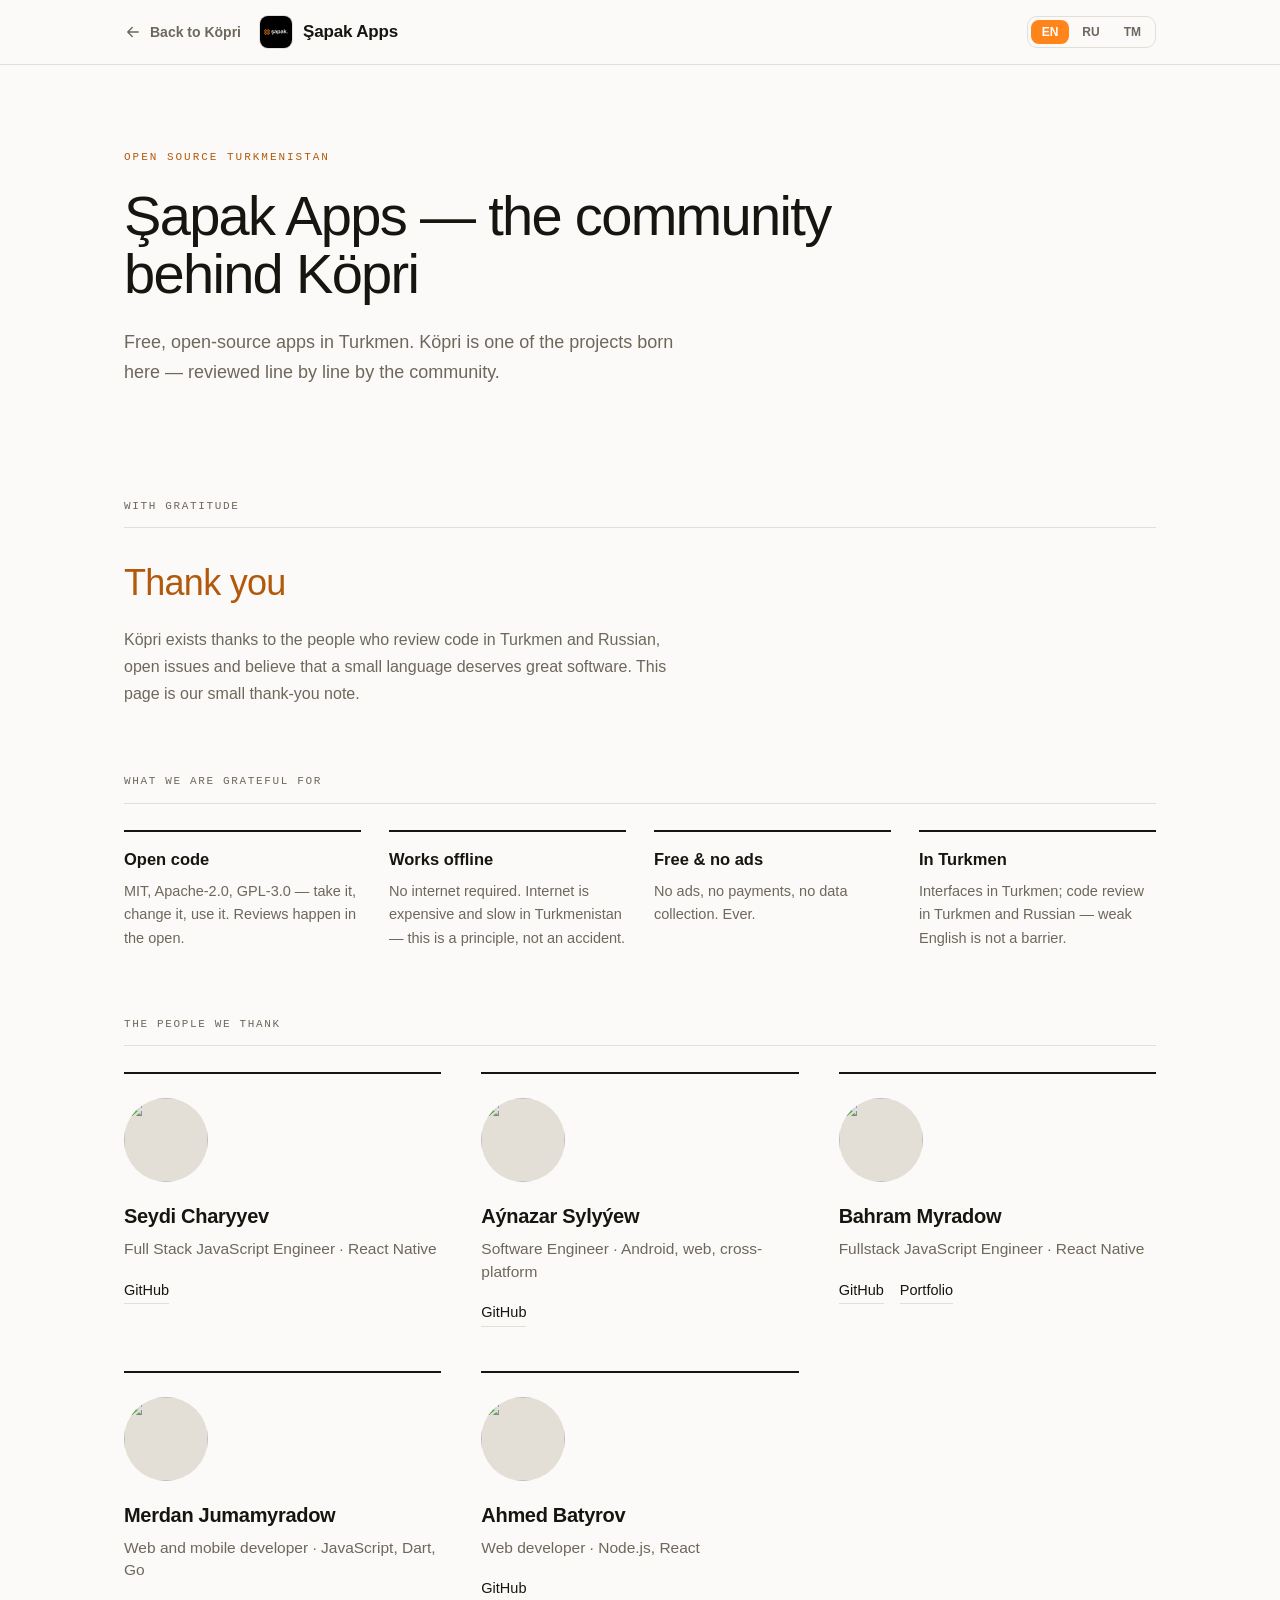
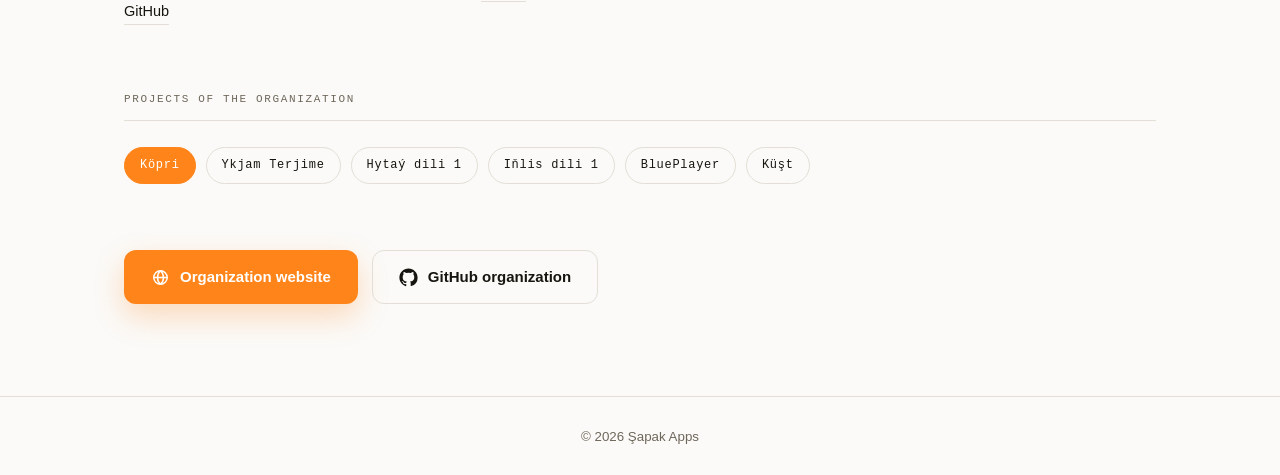
==== organization.html @ ef9bc225 "feat: initial release — Köpri landing + organization screen" ====
<!DOCTYPE html>
<html lang="en" data-theme="light">

<head>
    <meta charset="UTF-8">
    <meta name="viewport" content="width=device-width, initial-scale=1.0">
    <title>Şapak Apps — the community behind Köpri</title>
    <meta name="description"
        content="Şapak Apps — open-source community from Turkmenistan. The organization behind Köpri.">
    <link rel="icon" type="image/png" href="assets/sapak.png">
    <style>
        :root {
            --bg: #FBFAF8;
            --fg: #17150F;
            --muted: #6E675B;
            --rule: #E3DFD6;
            --brand: #FF851B;
            --accent: #B25A0C;
            --accent-soft: #FF851B1F;
            --sans: -apple-system, BlinkMacSystemFont, "Segoe UI", Roboto, Helvetica, Arial, sans-serif;
            --mono: ui-monospace, "Cascadia Mono", "SF Mono", Consolas, monospace;
        }

        html[data-theme="dark"] {
            --bg: #131210;
            --fg: #EDEAE3;
            --muted: #948C7E;
            --rule: #282621;
            --accent: #FF9D4D;
            --accent-soft: #FF851B26;
        }

        * {
            margin: 0;
            padding: 0;
            box-sizing: border-box
        }

        body {
            background: var(--bg);
            color: var(--fg);
            font-family: var(--sans);
            font-size: 16px;
            line-height: 1.6;
            -webkit-font-smoothing: antialiased;
            transition: background .3s, color .3s
        }

        img {
            display: block;
            max-width: 100%
        }

        a {
            text-decoration: none;
            color: inherit
        }

        button {
            font-family: inherit;
            border: none;
            background: none;
            cursor: pointer;
            color: inherit
        }

        svg {
            width: 20px;
            height: 20px;
            fill: none;
            stroke: currentColor;
            stroke-width: 1.8;
            stroke-linecap: round;
            stroke-linejoin: round
        }

        svg.fill {
            fill: currentColor;
            stroke: none
        }

        .wrap {
            max-width: 1080px;
            margin: 0 auto;
            padding: 0 24px
        }

        /* header */
        .org-top {
            position: sticky;
            top: 0;
            z-index: 10;
            background: color-mix(in srgb, var(--bg) 85%, transparent);
            backdrop-filter: blur(12px);
            border-bottom: 1px solid var(--rule)
        }

        .top-in {
            display: flex;
            align-items: center;
            gap: 18px;
            height: 64px
        }

        .back {
            display: flex;
            align-items: center;
            gap: 8px;
            color: var(--muted);
            font-size: 14px;
            font-weight: 600;
            transition: .2s
        }

        .back:hover {
            color: var(--accent)
        }

        .back svg {
            width: 18px;
            height: 18px
        }

        .org-brand {
            display: flex;
            align-items: center;
            gap: 10px
        }

        .org-brand img {
            width: 34px;
            height: 34px;
            border-radius: 9px;
            border: 1px solid var(--rule)
        }

        .org-brand b {
            font-size: 17px;
            font-weight: 600;
            letter-spacing: -.01em
        }

        .lang {
            margin-left: auto;
            display: flex;
            gap: 2px;
            border: 1px solid var(--rule);
            border-radius: 10px;
            padding: 3px
        }

        .lang button {
            padding: 5px 11px;
            border-radius: 8px;
            font-size: 12px;
            font-weight: 700;
            color: var(--muted);
            transition: .2s
        }

        .lang button.on {
            background: var(--brand);
            color: #fff
        }

        /* type */
        .eyebrow {
            font-family: var(--mono);
            font-size: 11px;
            letter-spacing: .18em;
            text-transform: uppercase;
            color: var(--accent);
            margin: 0 0 20px
        }

        .label {
            font-family: var(--mono);
            font-size: 11px;
            text-transform: uppercase;
            letter-spacing: .15em;
            color: var(--muted);
            margin: 0 0 26px;
            padding-bottom: 12px;
            border-bottom: 1px solid var(--rule)
        }

        section {
            margin-bottom: 66px
        }

        /* hero */
        .hero {
            padding: 84px 0 44px
        }

        .hero h1 {
            font-size: clamp(32px, 4.5vw, 56px);
            font-weight: 500;
            letter-spacing: -.03em;
            line-height: 1.05;
            max-width: 24ch
        }

        .hero .lead {
            margin: 24px 0 0;
            color: var(--muted);
            font-size: 18px;
            line-height: 1.65;
            max-width: 58ch
        }

        /* thanks */
        .thanks-big {
            font-size: clamp(24px, 3vw, 36px);
            font-weight: 500;
            color: var(--accent);
            letter-spacing: -.02em;
            margin: 0 0 14px
        }

        .thanks-text {
            color: var(--muted);
            max-width: 64ch;
            line-height: 1.7
        }

        /* principles */
        .grid4 {
            display: grid;
            grid-template-columns: repeat(4, 1fr);
            gap: 28px
        }

        .principle {
            border-top: 2px solid var(--fg);
            padding-top: 14px
        }

        .principle h3 {
            font-size: 16.5px;
            font-weight: 600
        }

        .principle p {
            margin: 8px 0 0;
            color: var(--muted);
            font-size: 14.5px;
            line-height: 1.6
        }

        /* people — rendered like the official site: GitHub avatar, circle 84px */
        .members {
            display: grid;
            grid-template-columns: repeat(3, 1fr);
            gap: 44px 40px
        }

        .member {
            border-top: 2px solid var(--fg);
            padding-top: 24px
        }

        .member .who {
            display: flex;
            flex-direction: column;
            align-items: flex-start;
            gap: 18px
        }

        .member .who img {
            width: 84px;
            height: 84px;
            border-radius: 50%;
            background: var(--rule);
            display: block;
            flex: none;
            object-fit: cover;
        }

        .member h3 {
            font-size: 20px;
            font-weight: 600;
            letter-spacing: -.015em
        }

        .member .role {
            margin: 6px 0 0;
            color: var(--muted);
            font-size: 15.5px;
            line-height: 1.45
        }

        .member .links {
            margin: 18px 0 0;
            display: flex;
            gap: 16px;
            flex-wrap: wrap;
            font-size: 14.5px
        }

        .member .links a {
            border-bottom: 1px solid var(--rule);
            padding-bottom: 1px;
            transition: .2s
        }

        .member .links a:hover {
            border-bottom-color: var(--accent);
            color: var(--accent)
        }

        /* projects */
        .chips {
            display: flex;
            flex-wrap: wrap;
            gap: 10px
        }

        .chips span {
            font-family: var(--mono);
            font-size: 12px;
            letter-spacing: .06em;
            padding: 8px 15px;
            border: 1px solid var(--rule);
            border-radius: 999px
        }

        .chips span:first-child {
            background: var(--brand);
            border-color: var(--brand);
            color: #fff
        }

        /* actions */
        .actions {
            display: flex;
            gap: 14px;
            flex-wrap: wrap;
            padding-bottom: 26px
        }

        .btn {
            display: inline-flex;
            align-items: center;
            gap: 10px;
            padding: 14px 26px;
            border-radius: 12px;
            font-weight: 600;
            font-size: 15px;
            border: 1px solid transparent;
            transition: .2s
        }

        .btn svg {
            width: 19px;
            height: 19px
        }

        .btn.primary {
            background: var(--brand);
            color: #fff;
            box-shadow: 0 12px 30px rgba(255, 133, 27, .28)
        }

        .btn.primary:hover {
            background: var(--accent);
            transform: translateY(-2px)
        }

        .btn.secondary {
            border-color: var(--rule);
            color: var(--fg)
        }

        .btn.secondary:hover {
            border-color: var(--accent);
            color: var(--accent)
        }

        /* footer — only the copyright line */
        .org-foot {
            border-top: 1px solid var(--rule);
            padding: 26px 0;
            margin-top: 30px
        }

        .foot-in {
            text-align: center;
            color: var(--muted)
        }

        @media (max-width:900px) {
            .grid4 {
                grid-template-columns: repeat(2, 1fr)
            }

            .members {
                grid-template-columns: repeat(2, 1fr)
            }
        }

        @media (max-width:600px) {

            .grid4,
            .members {
                grid-template-columns: 1fr
            }

            .hero {
                padding: 56px 0 32px
            }

            .back span {
                display: none
            }

            .top-in {
                gap: 12px
            }
        }
    </style>
</head>

<body>

    <header class="org-top">
        <div class="wrap top-in">
            <a class="back" href="index.html"><svg viewBox="0 0 24 24">
                    <path d="M19 12H5M11 6l-6 6 6 6" />
                </svg><span data-i18n="back">Back to Köpri</span></a>
            <a class="org-brand" href="https://github.com/Shapak-Apps/" target="_blank" rel="noopener">
                <img src="assets/sapak.png" alt="Şapak Apps"><b>Şapak Apps</b>
            </a>
            <div class="lang" id="langSeg">
                <button data-lang="en">EN</button><button data-lang="ru">RU</button><button data-lang="tk">TM</button>
            </div>
        </div>
    </header>

    <main class="wrap">
        <section class="hero">
            <p class="eyebrow" data-i18n="eyebrow">OPEN SOURCE TURKMENISTAN</p>
            <h1 data-i18n="h1">Şapak Apps — the community behind Köpri</h1>
            <p class="lead" data-i18n="lead">Free, open-source apps in Turkmen. Köpri is one of the projects born here —
                reviewed line by line by the community.</p>
        </section>

        <section>
            <p class="label" data-i18n="thanks_label">WITH GRATITUDE</p>
            <p class="thanks-big" data-i18n="thanks_big">Thank you</p>
            <p class="thanks-text" data-i18n="thanks_text">Köpri exists thanks to the people who review code in Turkmen
                and Russian, open issues and believe that a small language deserves great software. This page is our
                small thank-you note.</p>
        </section>

        <section>
            <p class="label" data-i18n="pr_label">WHAT WE ARE GRATEFUL FOR</p>
            <div class="grid4">
                <div class="principle">
                    <h3 data-i18n="pr1t">Open code</h3>
                    <p data-i18n="pr1d">MIT, Apache-2.0, GPL-3.0 — take it, change it, use it. Reviews happen in the
                        open.</p>
                </div>
                <div class="principle">
                    <h3 data-i18n="pr2t">Works offline</h3>
                    <p data-i18n="pr2d">No internet required. Internet is expensive and slow in Turkmenistan — this is a
                        principle, not an accident.</p>
                </div>
                <div class="principle">
                    <h3 data-i18n="pr3t">Free & no ads</h3>
                    <p data-i18n="pr3d">No ads, no payments, no data collection. Ever.</p>
                </div>
                <div class="principle">
                    <h3 data-i18n="pr4t">In Turkmen</h3>
                    <p data-i18n="pr4d">Interfaces in Turkmen; code review in Turkmen and Russian — weak English is not
                        a barrier.</p>
                </div>
            </div>
        </section>

        <section>
            <p class="label" data-i18n="ppl_label">THE PEOPLE WE THANK</p>
            <div class="members">
                <article class="member">
                    <div class="who">
                        <img src="https://github.com/TheSeydiCharyyev.png?size=160" alt="" width="84" height="84"
                            loading="lazy">
                        <div>
                            <h3>Seydi Charyyev</h3>
                            <p class="role" data-i18n="role1">Full Stack JavaScript Engineer · React Native</p>
                        </div>
                    </div>
                    <div class="links"><a href="https://github.com/TheSeydiCharyyev" target="_blank"
                            rel="noopener">GitHub</a></div>
                </article>
                <article class="member">
                    <div class="who">
                        <img src="https://github.com/aynazar-sylyyew-dev.png?size=160" alt="" width="84" height="84"
                            loading="lazy">
                        <div>
                            <h3>Aýnazar Sylyýew</h3>
                            <p class="role" data-i18n="role2">Software Engineer · Android, web, cross-platform</p>
                        </div>
                    </div>
                    <div class="links"><a href="https://github.com/aynazar-sylyyew-dev" target="_blank"
                            rel="noopener">GitHub</a></div>
                </article>
                <article class="member">
                    <div class="who">
                        <img src="https://github.com/Bahram2006.png?size=160" alt="" width="84" height="84"
                            loading="lazy">
                        <div>
                            <h3>Bahram Myradow</h3>
                            <p class="role" data-i18n="role3">Fullstack JavaScript Engineer · React Native</p>
                        </div>
                    </div>
                    <div class="links">
                        <a href="https://github.com/Bahram2006" target="_blank" rel="noopener">GitHub</a>
                        <a href="https://myradow-bahram-portfolio.vercel.app/" target="_blank"
                            rel="noopener">Portfolio</a>
                    </div>
                </article>
                <article class="member">
                    <div class="who">
                        <img src="https://github.com/fihdeveloper.png?size=160" alt="" width="84" height="84"
                            loading="lazy">
                        <div>
                            <h3>Merdan Jumamyradow</h3>
                            <p class="role" data-i18n="role4">Web and mobile developer · JavaScript, Dart, Go</p>
                        </div>
                    </div>
                    <div class="links"><a href="https://github.com/fihdeveloper" target="_blank"
                            rel="noopener">GitHub</a></div>
                </article>
                <article class="member">
                    <div class="who">
                        <img src="https://github.com/ahmedbatyrovv.png?size=160" alt="" width="84" height="84"
                            loading="lazy">
                        <div>
                            <h3>Ahmed Batyrov</h3>
                            <p class="role" data-i18n="role5">Web developer · Node.js, React</p>
                        </div>
                    </div>
                    <div class="links"><a href="https://github.com/ahmedbatyrovv" target="_blank"
                            rel="noopener">GitHub</a></div>
                </article>
            </div>
        </section>

        <section>
            <p class="label" data-i18n="proj_label">PROJECTS OF THE ORGANIZATION</p>
            <div class="chips">
                <span>Köpri</span><span>Ykjam Terjime</span><span>Hytaý dili 1</span><span>Iňlis dili
                    1</span><span>BluePlayer</span><span>Küşt</span>
            </div>
        </section>

        <section class="actions">
            <a class="btn primary" href="https://shapak-apps.github.io/" target="_blank" rel="noopener">
                <svg viewBox="0 0 24 24">
                    <circle cx="12" cy="12" r="8.5" />
                    <path
                        d="M3.5 12h17M12 3.5c2.5 2.3 3.8 5.2 3.8 8.5s-1.3 6.2-3.8 8.5c-2.5-2.3-3.8-5.2-3.8-8.5s1.3-6.2 3.8-8.5z" />
                </svg>
                <span data-i18n="btn_site">Organization website</span>
            </a>
            <a class="btn secondary" href="https://github.com/Shapak-Apps/" target="_blank" rel="noopener">
                <svg class="fill" viewBox="0 0 24 24">
                    <path
                        d="M12 .5C5.65.5.5 5.65.5 12c0 5.08 3.29 9.39 7.86 10.91.58.11.79-.25.79-.56 0-.28-.01-1.02-.02-2-3.2.7-3.88-1.54-3.88-1.54-.52-1.33-1.28-1.68-1.28-1.68-1.04-.71.08-.7.08-.7 1.15.08 1.76 1.18 1.76 1.18 1.03 1.76 2.7 1.25 3.36.96.1-.75.4-1.25.72-1.54-2.55-.29-5.23-1.28-5.23-5.68 0-1.26.45-2.28 1.18-3.09-.12-.29-.51-1.46.11-3.05 0 0 .96-.31 3.15 1.18a10.9 10.9 0 0 1 5.74 0c2.19-1.49 3.15-1.18 3.15-1.18.62 1.59.23 2.76.11 3.05.73.81 1.18 1.83 1.18 3.09 0 4.41-2.69 5.38-5.25 5.66.41.35.77 1.05.77 2.12 0 1.53-.01 2.76-.01 3.14 0 .31.21.67.8.56A10.52 10.52 0 0 0 23.5 12C23.5 5.65 18.35.5 12 .5z" />
                </svg>
                <span data-i18n="btn_gh">GitHub organization</span>
            </a>
        </section>
    </main>

    <footer class="org-foot">
        <div class="wrap foot-in">
            <small>© 2026 Şapak Apps</small>
        </div>
    </footer>

    <script>
        const ORG = {
            en: { back: "Back to Köpri", eyebrow: "OPEN SOURCE TURKMENISTAN", h1: "Şapak Apps — the community behind Köpri", lead: "Free, open-source apps in Turkmen. Köpri is one of the projects born here — reviewed line by line by the community.", thanks_label: "WITH GRATITUDE", thanks_big: "Thank you", thanks_text: "Köpri exists thanks to the people who review code in Turkmen and Russian, open issues and believe that a small language deserves great software. This page is our small thank-you note.", pr_label: "WHAT WE ARE GRATEFUL FOR", pr1t: "Open code", pr1d: "MIT, Apache-2.0, GPL-3.0 — take it, change it, use it. Reviews happen in the open.", pr2t: "Works offline", pr2d: "No internet required. Internet is expensive and slow in Turkmenistan — this is a principle, not an accident.", pr3t: "Free & no ads", pr3d: "No ads, no payments, no data collection. Ever.", pr4t: "In Turkmen", pr4d: "Interfaces in Turkmen; code review in Turkmen and Russian — weak English is not a barrier.", ppl_label: "THE PEOPLE WE THANK", role1: "Full Stack JavaScript Engineer · React Native", role2: "Software Engineer · Android, web, cross-platform", role3: "Fullstack JavaScript Engineer · React Native", role4: "Web and mobile developer · JavaScript, Dart, Go", role5: "Web developer · Node.js, React", proj_label: "PROJECTS OF THE ORGANIZATION", btn_site: "Organization website", btn_gh: "GitHub organization", title: "Şapak Apps — the community behind Köpri" },
            ru: { back: "Назад к Köpri", eyebrow: "OPEN SOURCE TURKMENISTAN", h1: "Şapak Apps — сообщество, стоящее за Köpri", lead: "Бесплатные приложения с открытым кодом на туркменском. Köpri — один из проектов, рождённых здесь: код проверяется сообществом строка за строкой.", thanks_label: "С БЛАГОДАРНОСТЬЮ", thanks_big: "Спасибо", thanks_text: "Köpri существует благодаря людям, которые ревьювят код на туркменском и русском, открывают issues и верят, что маленький язык заслуживает большого софта. Эта страница — наша маленькая благодарность.", pr_label: "ЗА ЧТО МЫ БЛАГОДАРНЫ", pr1t: "Открытый код", pr1d: "MIT, Apache-2.0, GPL-3.0 — бери, меняй, используй. Ревью проходят открыто.", pr2t: "Работает офлайн", pr2d: "Без интернета. Интернет в Туркменистане дорогой и медленный — это принцип, а не случайность.", pr3t: "Бесплатно и без рекламы", pr3d: "Без рекламы, платежей и сбора данных. Никогда.", pr4t: "На туркменском", pr4d: "Интерфейсы на туркменском; код‑ревью на туркменском и русском — слабый английский не преграда.", ppl_label: "ЛЮДИ, КОТОРЫМ МЫ БЛАГОДАРНЫ", role1: "Full Stack JavaScript‑инженер · React Native", role2: "Инженер‑программист · Android, веб, кроссплатформа", role3: "Fullstack JavaScript‑инженер · React Native", role4: "Веб‑ и мобильный разработчик · JavaScript, Dart, Go", role5: "Веб‑разработчик · Node.js, React", proj_label: "ПРОЕКТЫ ОРГАНИЗАЦИИ", btn_site: "Сайт организации", btn_gh: "GitHub организации", title: "Şapak Apps — сообщество за Köpri" },
            tk: { back: "Yza Körpä", eyebrow: "OPEN SOURCE TURKMENISTAN", h1: "Şapak Apps — Köpriň arkasyndaky jemgyýet", lead: "Türkmen dilinde mugt we açyk kodly programmalar. Köpri şol ýerde dörän taslamalaryň biri: kody jemgyýet setirbe‑setir barlaýar.", thanks_label: "SAG BOL AÝTMAK BILEN", thanks_big: "Sag boluň", thanks_text: "Köpri bar, sebäbi kodu türkmen we rus dillerinde barlaýan, mesele açýan we kiçi diliň uly programma mynasypdygyna ynanýan adamlar bar. Bu sahypa — biziň kiçi sagbolsunymyz.", pr_label: "NÄME ÜÇIN SAG BOL AÝTÝARYS", pr1t: "Açyk kod", pr1d: "MIT, Apache-2.0, GPL-3.0 — al, üýtget, ulan. Barlaglar açyk geçýär.", pr2t: "Internetsiz", pr2d: "Internetsiz işleýär. Türkmenistanda internet gymmat we haýal — bu ýörelge, tötänlik däl.", pr3t: "Mugt we mahabatsyz", pr3d: "Mahabat, töleg, maglumat ýygnamak ýok. Asla.", pr4t: "Türkmen dilinde", pr4d: "Interfeýs türkmen dilinde; kod barlagy türkmen we rus dillerinde — iňlis diliň gowşak bolsa päsgel däl.", ppl_label: "SAGBOLSUN AÝDÝÄN ADAMLARYMYZ", role1: "Full Stack JavaScript inženeri · React Native", role2: "Programma inženeri · Android, web, kross‑platforma", role3: "Fullstack JavaScript inženeri · React Native", role4: "Web we mobil programmaçy · JavaScript, Dart, Go", role5: "Web programmaçy · Node.js, React", proj_label: "GURAMANYŇ TASLAMALARY", btn_site: "Guramanyň saýty", btn_gh: "GitHub guramasy", title: "Şapak Apps — Köpriň jemgyýeti" }
        };
        let lang = localStorage.getItem('kopri-lang') ||
            (navigator.language.startsWith('ru') ? 'ru' : navigator.language.startsWith('tk') ? 'tk' : 'en');
        function applyLang(l) {
            lang = l; localStorage.setItem('kopri-lang', l);
            const d = ORG[l] || ORG.en;
            document.documentElement.lang = l; document.title = d.title;
            document.querySelectorAll('[data-i18n]').forEach(el => { if (d[el.dataset.i18n] !== undefined) el.textContent = d[el.dataset.i18n]; });
            document.querySelectorAll('#langSeg button').forEach(b => b.classList.toggle('on', b.dataset.lang === l));
        }
        document.querySelectorAll('#langSeg button').forEach(b => b.addEventListener('click', () => applyLang(b.dataset.lang)));
        /* theme: shared with Köpri site (light/dark/system) */
        const mq = matchMedia('(prefers-color-scheme: dark)');
        const pref = localStorage.getItem('kopri-theme') || 'system';
        function applyTheme() { document.documentElement.dataset.theme = (pref === 'dark' || (pref === 'system' && mq.matches)) ? 'dark' : 'light'; }
        mq.addEventListener('change', applyTheme); applyTheme(); applyLang(lang);
    </script>
</body>

</html>
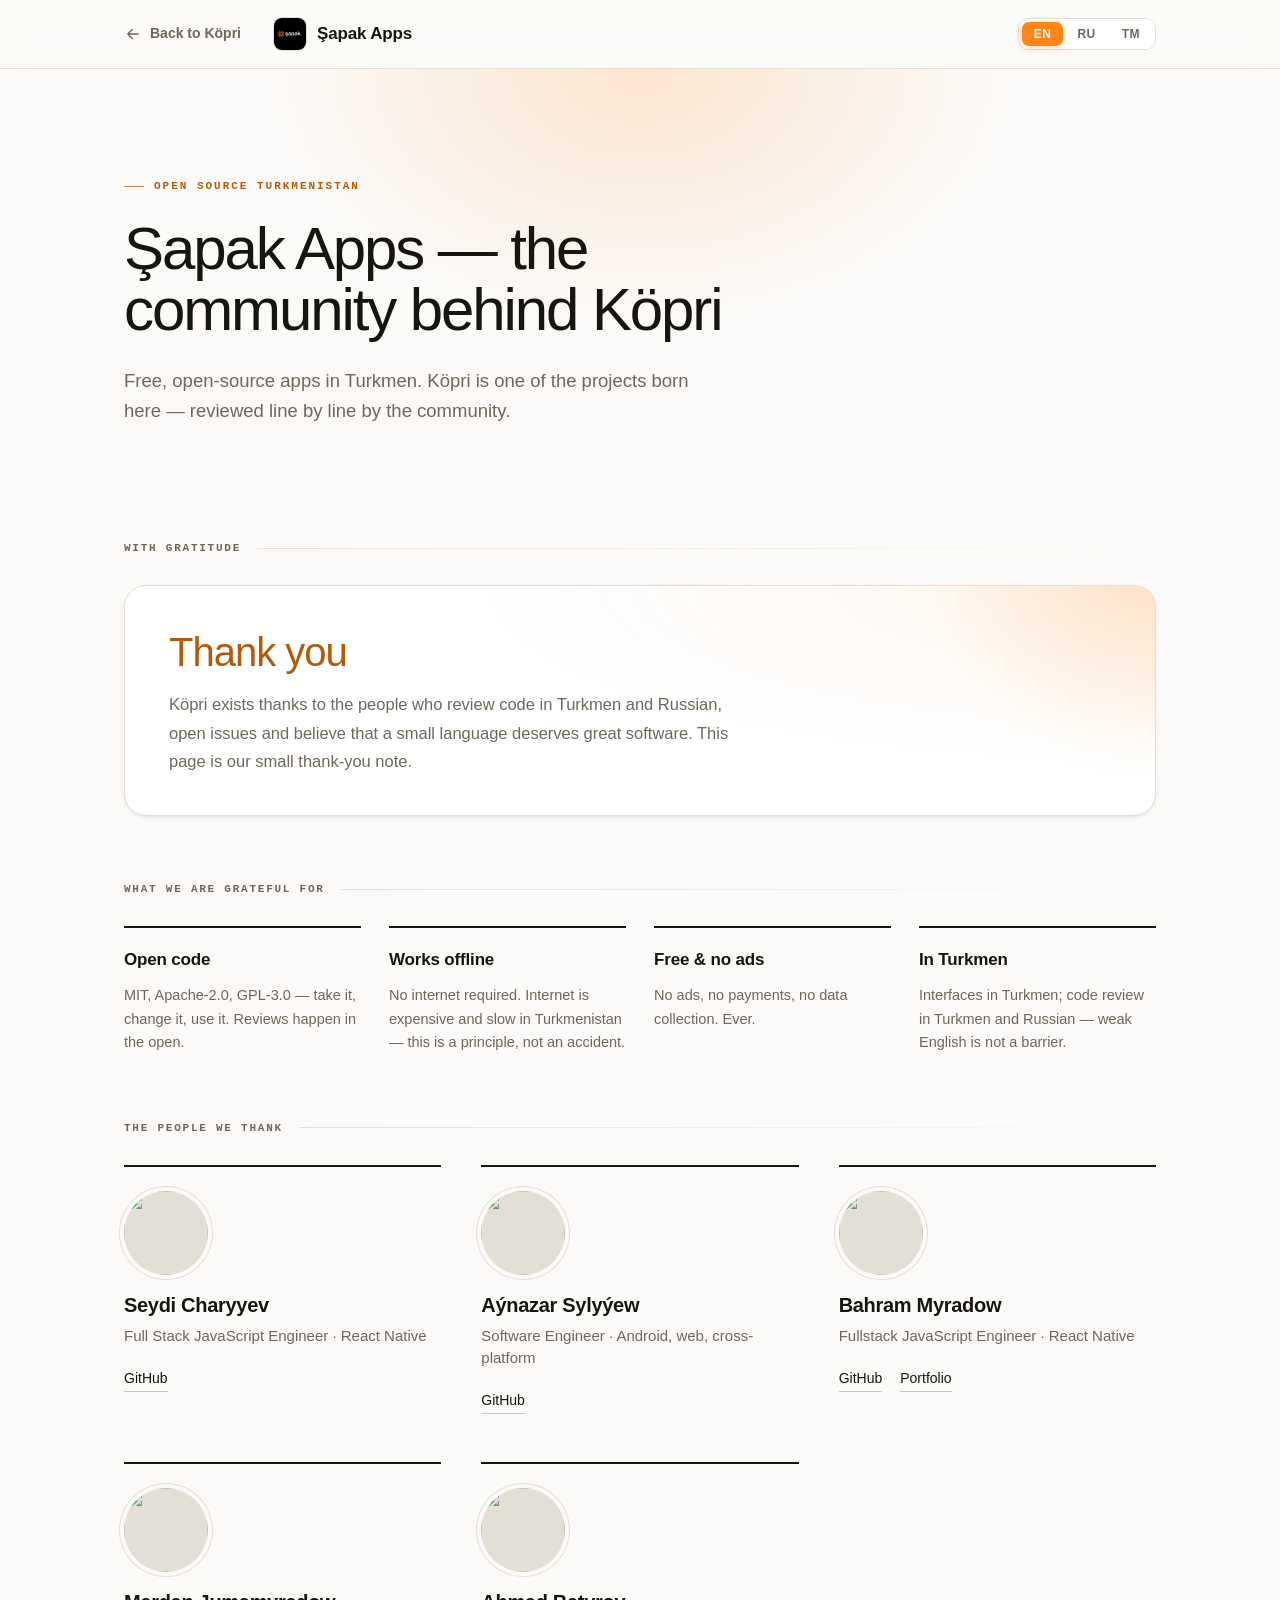
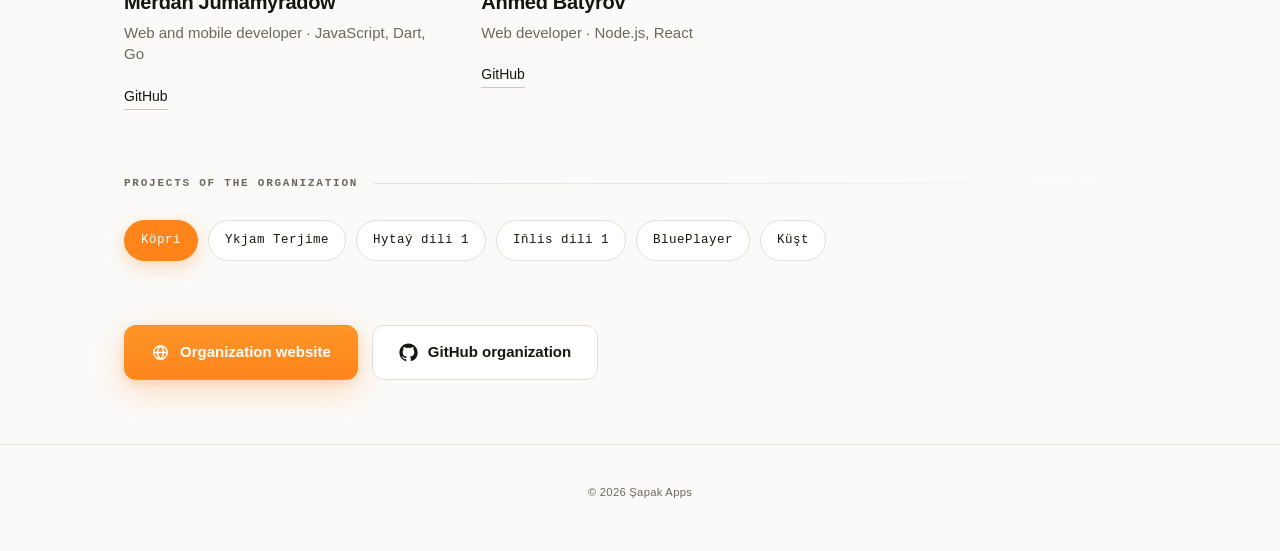
==== commit c09fb777: "redisgn beta org page" ====
--- a/organization.html
+++ b/organization.html
@@ -8,52 +8,96 @@
     <meta name="description"
         content="Şapak Apps — open-source community from Turkmenistan. The organization behind Köpri.">
     <link rel="icon" type="image/png" href="assets/sapak.png">
+    <script>document.documentElement.classList.add('js');</script>
     <style>
         :root {
             --bg: #FBFAF8;
+            --bg-elev: #FFFFFF;
             --fg: #17150F;
             --muted: #6E675B;
             --rule: #E3DFD6;
+            --rule-strong: #CFC8B9;
             --brand: #FF851B;
             --accent: #B25A0C;
-            --accent-soft: #FF851B1F;
+            --accent-soft: #FF851B14;
+            --glow: #FF851B33;
+
+            --radius-sm: 10px;
+            --radius: 14px;
+            --radius-lg: 22px;
+
+            --shadow-sm: 0 1px 2px rgba(23, 21, 15, .05), 0 2px 6px rgba(23, 21, 15, .04);
+            --shadow-md: 0 4px 14px rgba(23, 21, 15, .06), 0 16px 40px rgba(23, 21, 15, .07);
+            --shadow-brand: 0 10px 30px rgba(255, 133, 27, .28), 0 2px 8px rgba(255, 133, 27, .16);
+
+            --ease: cubic-bezier(.2, .7, .2, 1);
+            --ease-out: cubic-bezier(.16, 1, .3, 1);
+
             --sans: -apple-system, BlinkMacSystemFont, "Segoe UI", Roboto, Helvetica, Arial, sans-serif;
             --mono: ui-monospace, "Cascadia Mono", "SF Mono", Consolas, monospace;
         }
 
         html[data-theme="dark"] {
-            --bg: #131210;
+            --bg: #12110F;
+            --bg-elev: #1A1815;
             --fg: #EDEAE3;
-            --muted: #948C7E;
-            --rule: #282621;
+            --muted: #9A9284;
+            --rule: #2A2723;
+            --rule-strong: #3A3630;
+            --brand: #FF851B;
             --accent: #FF9D4D;
-            --accent-soft: #FF851B26;
-        }
-
-        * {
+            --accent-soft: #FF851B1A;
+            --glow: #FF851B40;
+
+            --shadow-sm: 0 1px 2px rgba(0, 0, 0, .3), 0 2px 6px rgba(0, 0, 0, .25);
+            --shadow-md: 0 4px 14px rgba(0, 0, 0, .35), 0 16px 40px rgba(0, 0, 0, .35);
+            --shadow-brand: 0 10px 30px rgba(255, 133, 27, .22), 0 2px 8px rgba(255, 133, 27, .14);
+        }
+
+        *,
+        *::before,
+        *::after {
             margin: 0;
             padding: 0;
-            box-sizing: border-box
+            box-sizing: border-box;
+        }
+
+        html {
+            -webkit-text-size-adjust: 100%;
+            scroll-behavior: smooth;
         }
 
         body {
-            background: var(--bg);
+            background-color: var(--bg);
             color: var(--fg);
             font-family: var(--sans);
             font-size: 16px;
-            line-height: 1.6;
+            line-height: 1.65;
             -webkit-font-smoothing: antialiased;
-            transition: background .3s, color .3s
+            -moz-osx-font-smoothing: grayscale;
+            text-rendering: optimizeLegibility;
+            transition: background-color .4s var(--ease), color .4s var(--ease);
+        }
+
+        ::selection {
+            background: var(--glow);
+            color: var(--fg);
+        }
+
+        :focus-visible {
+            outline: 2px solid var(--accent);
+            outline-offset: 3px;
+            border-radius: 6px;
         }
 
         img {
             display: block;
-            max-width: 100%
+            max-width: 100%;
         }
 
         a {
             text-decoration: none;
-            color: inherit
+            color: inherit;
         }
 
         button {
@@ -61,7 +105,7 @@
             border: none;
             background: none;
             cursor: pointer;
-            color: inherit
+            color: inherit;
         }
 
         svg {
@@ -71,73 +115,99 @@
             stroke: currentColor;
             stroke-width: 1.8;
             stroke-linecap: round;
-            stroke-linejoin: round
+            stroke-linejoin: round;
+            flex: none;
         }
 
         svg.fill {
             fill: currentColor;
-            stroke: none
+            stroke: none;
         }
 
         .wrap {
             max-width: 1080px;
             margin: 0 auto;
-            padding: 0 24px
-        }
-
-        /* header */
+            padding: 0 24px;
+        }
+
+        /* ── Header ─────────────────────────────────────── */
         .org-top {
             position: sticky;
             top: 0;
-            z-index: 10;
-            background: color-mix(in srgb, var(--bg) 85%, transparent);
-            backdrop-filter: blur(12px);
-            border-bottom: 1px solid var(--rule)
+            z-index: 20;
+            background: color-mix(in srgb, var(--bg) 82%, transparent);
+            -webkit-backdrop-filter: blur(14px) saturate(140%);
+            backdrop-filter: blur(14px) saturate(140%);
+            border-bottom: 1px solid var(--rule);
+            transition: background-color .4s var(--ease), border-color .4s var(--ease),
+                box-shadow .3s var(--ease);
+        }
+
+        .org-top.scrolled {
+            background: color-mix(in srgb, var(--bg) 92%, transparent);
+            box-shadow: 0 1px 0 var(--rule), 0 12px 30px -18px rgba(23, 21, 15, .25);
         }
 
         .top-in {
             display: flex;
             align-items: center;
             gap: 18px;
-            height: 64px
+            height: 68px;
         }
 
         .back {
-            display: flex;
+            display: inline-flex;
             align-items: center;
             gap: 8px;
             color: var(--muted);
             font-size: 14px;
             font-weight: 600;
-            transition: .2s
+            padding: 8px 10px 8px 6px;
+            margin-left: -6px;
+            border-radius: 8px;
+            transition: color .2s var(--ease), background-color .2s var(--ease);
         }
 
         .back:hover {
-            color: var(--accent)
+            color: var(--accent);
+            background: var(--accent-soft);
         }
 
         .back svg {
             width: 18px;
-            height: 18px
+            height: 18px;
         }
 
         .org-brand {
-            display: flex;
+            display: inline-flex;
             align-items: center;
-            gap: 10px
+            gap: 10px;
+            padding: 4px 10px 4px 4px;
+            border-radius: 10px;
+            transition: background-color .2s var(--ease);
+        }
+
+        .org-brand:hover {
+            background: var(--accent-soft);
         }
 
         .org-brand img {
             width: 34px;
             height: 34px;
             border-radius: 9px;
-            border: 1px solid var(--rule)
+            border: 1px solid var(--rule);
+            transition: transform .35s var(--ease-out), box-shadow .35s var(--ease);
+        }
+
+        .org-brand:hover img {
+            transform: scale(1.06) rotate(-3deg);
+            box-shadow: 0 6px 16px rgba(255, 133, 27, .25);
         }
 
         .org-brand b {
             font-size: 17px;
             font-weight: 600;
-            letter-spacing: -.01em
+            letter-spacing: -.01em;
         }
 
         .lang {
@@ -146,125 +216,224 @@
             gap: 2px;
             border: 1px solid var(--rule);
             border-radius: 10px;
-            padding: 3px
+            padding: 3px;
+            background-color: var(--bg-elev);
+            transition: border-color .3s var(--ease), background-color .3s var(--ease);
         }
 
         .lang button {
-            padding: 5px 11px;
-            border-radius: 8px;
+            padding: 5px 12px;
+            border-radius: 7px;
             font-size: 12px;
             font-weight: 700;
+            letter-spacing: .04em;
             color: var(--muted);
-            transition: .2s
+            transition: color .2s var(--ease), background-color .2s var(--ease);
+        }
+
+        .lang button:hover {
+            color: var(--fg);
+            background: var(--accent-soft);
         }
 
         .lang button.on {
             background: var(--brand);
-            color: #fff
-        }
-
-        /* type */
+            color: #fff;
+            box-shadow: 0 2px 10px rgba(255, 133, 27, .3);
+        }
+
+        /* ── Type ───────────────────────────────────────── */
         .eyebrow {
+            display: inline-flex;
+            align-items: center;
+            gap: 10px;
             font-family: var(--mono);
             font-size: 11px;
+            font-weight: 600;
             letter-spacing: .18em;
             text-transform: uppercase;
             color: var(--accent);
-            margin: 0 0 20px
+            margin: 0 0 22px;
+        }
+
+        .eyebrow::before {
+            content: "";
+            width: 20px;
+            height: 1px;
+            background: currentColor;
+            opacity: .7;
         }
 
         .label {
+            display: flex;
+            align-items: center;
+            gap: 16px;
             font-family: var(--mono);
             font-size: 11px;
+            font-weight: 600;
             text-transform: uppercase;
-            letter-spacing: .15em;
+            letter-spacing: .16em;
             color: var(--muted);
-            margin: 0 0 26px;
-            padding-bottom: 12px;
-            border-bottom: 1px solid var(--rule)
+            margin: 0 0 28px;
+        }
+
+        .label::after {
+            content: "";
+            flex: 1;
+            height: 1px;
+            background: linear-gradient(90deg, var(--rule), transparent);
         }
 
         section {
-            margin-bottom: 66px
-        }
-
-        /* hero */
+            margin-bottom: 64px;
+        }
+
+        /* ── Hero ───────────────────────────────────────── */
         .hero {
-            padding: 84px 0 44px
+            position: relative;
+            overflow: hidden;
+            padding: 100px 0 48px;
+            isolation: isolate;
+        }
+
+        .hero::before {
+            content: "";
+            position: absolute;
+            inset: 0 -24px auto -24px;
+            height: 520px;
+            background: radial-gradient(50% 70% at 50% 0%, var(--glow), transparent 70%);
+            pointer-events: none;
+            z-index: -1;
+            opacity: .9;
         }
 
         .hero h1 {
-            font-size: clamp(32px, 4.5vw, 56px);
+            font-size: clamp(34px, 5.2vw, 60px);
             font-weight: 500;
-            letter-spacing: -.03em;
-            line-height: 1.05;
-            max-width: 24ch
+            letter-spacing: -.035em;
+            line-height: 1.02;
+            max-width: 22ch;
+            text-wrap: balance;
         }
 
         .hero .lead {
-            margin: 24px 0 0;
+            margin: 26px 0 0;
             color: var(--muted);
-            font-size: 18px;
+            font-size: 18.5px;
             line-height: 1.65;
-            max-width: 58ch
-        }
-
-        /* thanks */
+            max-width: 58ch;
+            text-wrap: pretty;
+        }
+
+        /* ── Thanks card ────────────────────────────────── */
+        .thanks-card {
+            position: relative;
+            padding: 44px 44px 40px;
+            border-radius: var(--radius-lg);
+            border: 1px solid var(--rule);
+            background-color: var(--bg-elev);
+            background-image:
+                radial-gradient(340px 340px at 100% -20%, var(--glow), transparent 70%),
+                radial-gradient(120% 140% at 100% 0%, var(--accent-soft), transparent 55%);
+            overflow: hidden;
+            box-shadow: var(--shadow-sm);
+            transition: background-color .4s var(--ease), border-color .4s var(--ease),
+                box-shadow .3s var(--ease);
+        }
+
         .thanks-big {
-            font-size: clamp(24px, 3vw, 36px);
+            font-size: clamp(28px, 3.4vw, 40px);
             font-weight: 500;
             color: var(--accent);
-            letter-spacing: -.02em;
-            margin: 0 0 14px
+            letter-spacing: -.025em;
+            line-height: 1.1;
+            margin: 0 0 16px;
         }
 
         .thanks-text {
             color: var(--muted);
             max-width: 64ch;
-            line-height: 1.7
-        }
-
-        /* principles */
+            line-height: 1.72;
+            font-size: 16.5px;
+            text-wrap: pretty;
+        }
+
+        /* ── Principles ─────────────────────────────────── */
         .grid4 {
             display: grid;
             grid-template-columns: repeat(4, 1fr);
-            gap: 28px
+            gap: 28px;
         }
 
         .principle {
+            position: relative;
             border-top: 2px solid var(--fg);
-            padding-top: 14px
+            padding: 18px 0 0;
+            transition: border-color .3s var(--ease);
+        }
+
+        .principle::before {
+            content: "";
+            position: absolute;
+            top: -2px;
+            left: 0;
+            width: 0;
+            height: 2px;
+            background: var(--brand);
+            transition: width .55s var(--ease-out);
+        }
+
+        .principle:hover::before {
+            width: 100%;
         }
 
         .principle h3 {
-            font-size: 16.5px;
-            font-weight: 600
+            font-size: 17px;
+            font-weight: 600;
+            letter-spacing: -.01em;
         }
 
         .principle p {
-            margin: 8px 0 0;
+            margin: 10px 0 0;
             color: var(--muted);
             font-size: 14.5px;
-            line-height: 1.6
-        }
-
-        /* people — rendered like the official site: GitHub avatar, circle 84px */
+            line-height: 1.62;
+        }
+
+        /* ── Members ────────────────────────────────────── */
         .members {
             display: grid;
             grid-template-columns: repeat(3, 1fr);
-            gap: 44px 40px
+            gap: 48px 40px;
         }
 
         .member {
+            position: relative;
             border-top: 2px solid var(--fg);
-            padding-top: 24px
+            padding: 24px 0 0;
+            transition: border-color .3s var(--ease);
+        }
+
+        .member::before {
+            content: "";
+            position: absolute;
+            top: -2px;
+            left: 0;
+            width: 0;
+            height: 2px;
+            background: var(--brand);
+            transition: width .55s var(--ease-out);
+        }
+
+        .member:hover::before {
+            width: 100%;
         }
 
         .member .who {
             display: flex;
             flex-direction: column;
             align-items: flex-start;
-            gap: 18px
+            gap: 18px;
         }
 
         .member .who img {
@@ -272,71 +441,82 @@
             height: 84px;
             border-radius: 50%;
             background: var(--rule);
-            display: block;
-            flex: none;
             object-fit: cover;
+            box-shadow: 0 0 0 4px var(--bg), 0 0 0 5px var(--rule);
+            transition: box-shadow .3s var(--ease), transform .45s var(--ease-out);
+        }
+
+        .member:hover .who img {
+            box-shadow: 0 0 0 4px var(--bg), 0 0 0 5px var(--brand), 0 10px 26px rgba(255, 133, 27, .22);
+            transform: translateY(-3px);
         }
 
         .member h3 {
             font-size: 20px;
             font-weight: 600;
-            letter-spacing: -.015em
+            letter-spacing: -.015em;
+            line-height: 1.25;
         }
 
         .member .role {
-            margin: 6px 0 0;
+            margin: 7px 0 0;
             color: var(--muted);
-            font-size: 15.5px;
-            line-height: 1.45
+            font-size: 15px;
+            line-height: 1.45;
         }
 
         .member .links {
-            margin: 18px 0 0;
+            margin: 20px 0 0;
             display: flex;
-            gap: 16px;
+            gap: 18px;
             flex-wrap: wrap;
-            font-size: 14.5px
+            font-size: 14px;
         }
 
         .member .links a {
-            border-bottom: 1px solid var(--rule);
+            color: var(--fg);
+            font-weight: 500;
+            border-bottom: 1px solid var(--rule-strong);
             padding-bottom: 1px;
-            transition: .2s
+            transition: color .2s var(--ease), border-color .2s var(--ease);
         }
 
         .member .links a:hover {
+            color: var(--accent);
             border-bottom-color: var(--accent);
-            color: var(--accent)
-        }
-
-        /* projects */
+        }
+
+        /* ── Projects ───────────────────────────────────── */
         .chips {
             display: flex;
             flex-wrap: wrap;
-            gap: 10px
+            gap: 10px;
         }
 
         .chips span {
             font-family: var(--mono);
-            font-size: 12px;
-            letter-spacing: .06em;
-            padding: 8px 15px;
+            font-size: 12.5px;
+            letter-spacing: .04em;
+            padding: 9px 16px;
             border: 1px solid var(--rule);
-            border-radius: 999px
+            border-radius: 999px;
+            background-color: var(--bg-elev);
+            color: var(--fg);
+            transition: border-color .3s var(--ease), background-color .3s var(--ease);
         }
 
         .chips span:first-child {
-            background: var(--brand);
+            background-color: var(--brand);
             border-color: var(--brand);
-            color: #fff
-        }
-
-        /* actions */
+            color: #fff;
+            box-shadow: 0 6px 18px rgba(255, 133, 27, .28);
+        }
+
+        /* ── Actions ────────────────────────────────────── */
         .actions {
             display: flex;
             gap: 14px;
             flex-wrap: wrap;
-            padding-bottom: 26px
         }
 
         .btn {
@@ -348,74 +528,177 @@
             font-weight: 600;
             font-size: 15px;
             border: 1px solid transparent;
-            transition: .2s
+            transition: transform .3s var(--ease-out), background-color .2s var(--ease),
+                color .2s var(--ease), border-color .2s var(--ease), box-shadow .3s var(--ease);
         }
 
         .btn svg {
             width: 19px;
-            height: 19px
+            height: 19px;
+            transition: transform .4s var(--ease-out);
         }
 
         .btn.primary {
-            background: var(--brand);
+            background-image: linear-gradient(180deg, #FF9528, var(--brand));
             color: #fff;
-            box-shadow: 0 12px 30px rgba(255, 133, 27, .28)
+            box-shadow: var(--shadow-brand);
         }
 
         .btn.primary:hover {
-            background: var(--accent);
-            transform: translateY(-2px)
+            transform: translateY(-2px);
+            box-shadow: 0 16px 38px rgba(255, 133, 27, .36), 0 2px 8px rgba(255, 133, 27, .2);
+        }
+
+        .btn.primary:hover svg {
+            transform: rotate(14deg);
         }
 
         .btn.secondary {
             border-color: var(--rule);
-            color: var(--fg)
+            color: var(--fg);
+            background-color: var(--bg-elev);
         }
 
         .btn.secondary:hover {
             border-color: var(--accent);
-            color: var(--accent)
-        }
-
-        /* footer — only the copyright line */
+            color: var(--accent);
+            transform: translateY(-2px);
+            box-shadow: var(--shadow-sm);
+        }
+
+        /* ── Footer ─────────────────────────────────────── */
         .org-foot {
             border-top: 1px solid var(--rule);
-            padding: 26px 0;
-            margin-top: 30px
+            padding: 36px 0 48px;
+            transition: border-color .4s var(--ease);
         }
 
         .foot-in {
             text-align: center;
-            color: var(--muted)
-        }
-
-        @media (max-width:900px) {
+            color: var(--muted);
+            font-size: 13.5px;
+            letter-spacing: .02em;
+        }
+
+        /* ── Motion ─────────────────────────────────────── */
+        .js .reveal {
+            opacity: 0;
+            transform: translateY(18px);
+            transition: opacity .8s var(--ease-out), transform .8s var(--ease-out);
+        }
+
+        .js .reveal.in {
+            opacity: 1;
+            transform: none;
+        }
+
+        @keyframes rise {
+            from {
+                opacity: 0;
+                transform: translateY(18px);
+            }
+
+            to {
+                opacity: 1;
+                transform: none;
+            }
+        }
+
+        .js .hero .eyebrow {
+            animation: rise .8s var(--ease-out) both;
+        }
+
+        .js .hero h1 {
+            animation: rise .9s var(--ease-out) .08s both;
+        }
+
+        .js .hero .lead {
+            animation: rise 1s var(--ease-out) .16s both;
+        }
+
+        @media (prefers-reduced-motion: reduce) {
+            html {
+                scroll-behavior: auto;
+            }
+
+            .js .reveal {
+                opacity: 1 !important;
+                transform: none !important;
+                transition: none !important;
+            }
+
+            .js .hero .eyebrow,
+            .js .hero h1,
+            .js .hero .lead {
+                animation: none !important;
+            }
+
+            *,
+            *::before,
+            *::after {
+                transition-duration: .01ms !important;
+            }
+        }
+
+        /* ── Responsive ─────────────────────────────────── */
+        @media (max-width: 900px) {
             .grid4 {
-                grid-template-columns: repeat(2, 1fr)
+                grid-template-columns: repeat(2, 1fr);
+                gap: 24px;
             }
 
             .members {
-                grid-template-columns: repeat(2, 1fr)
-            }
-        }
-
-        @media (max-width:600px) {
+                grid-template-columns: repeat(2, 1fr);
+                gap: 44px 32px;
+            }
+        }
+
+        @media (max-width: 600px) {
 
             .grid4,
             .members {
-                grid-template-columns: 1fr
+                grid-template-columns: 1fr;
             }
 
             .hero {
-                padding: 56px 0 32px
+                padding: 64px 0 40px;
+            }
+
+            .hero h1 {
+                font-size: clamp(30px, 8.5vw, 42px);
+            }
+
+            .hero .lead {
+                font-size: 16.5px;
+                margin-top: 20px;
             }
 
             .back span {
-                display: none
+                display: none;
             }
 
             .top-in {
-                gap: 12px
+                gap: 10px;
+                height: 62px;
+            }
+
+            section {
+                margin-bottom: 56px;
+            }
+
+            .thanks-card {
+                padding: 32px 26px;
+            }
+
+            .btn {
+                flex: 1 1 auto;
+                justify-content: center;
+                padding: 13px 20px;
+                font-size: 14.5px;
+            }
+
+            .label {
+                margin-bottom: 22px;
             }
         }
     </style>
@@ -425,19 +708,26 @@
 
     <header class="org-top">
         <div class="wrap top-in">
-            <a class="back" href="index.html"><svg viewBox="0 0 24 24">
+            <a class="back" href="index.html">
+                <svg viewBox="0 0 24 24" aria-hidden="true" focusable="false">
                     <path d="M19 12H5M11 6l-6 6 6 6" />
-                </svg><span data-i18n="back">Back to Köpri</span></a>
+                </svg>
+                <span data-i18n="back">Back to Köpri</span>
+            </a>
             <a class="org-brand" href="https://github.com/Shapak-Apps/" target="_blank" rel="noopener">
-                <img src="assets/sapak.png" alt="Şapak Apps"><b>Şapak Apps</b>
+                <img src="assets/sapak.png" alt="Şapak Apps">
+                <b>Şapak Apps</b>
             </a>
-            <div class="lang" id="langSeg">
-                <button data-lang="en">EN</button><button data-lang="ru">RU</button><button data-lang="tk">TM</button>
+            <div class="lang" id="langSeg" role="group" aria-label="Language">
+                <button type="button" data-lang="en">EN</button>
+                <button type="button" data-lang="ru">RU</button>
+                <button type="button" data-lang="tk">TM</button>
             </div>
         </div>
     </header>
 
     <main class="wrap">
+
         <section class="hero">
             <p class="eyebrow" data-i18n="eyebrow">OPEN SOURCE TURKMENISTAN</p>
             <h1 data-i18n="h1">Şapak Apps — the community behind Köpri</h1>
@@ -445,15 +735,17 @@
                 reviewed line by line by the community.</p>
         </section>
 
-        <section>
+        <section class="reveal">
             <p class="label" data-i18n="thanks_label">WITH GRATITUDE</p>
-            <p class="thanks-big" data-i18n="thanks_big">Thank you</p>
-            <p class="thanks-text" data-i18n="thanks_text">Köpri exists thanks to the people who review code in Turkmen
-                and Russian, open issues and believe that a small language deserves great software. This page is our
-                small thank-you note.</p>
+            <div class="thanks-card">
+                <p class="thanks-big" data-i18n="thanks_big">Thank you</p>
+                <p class="thanks-text" data-i18n="thanks_text">Köpri exists thanks to the people who review code in
+                    Turkmen and Russian, open issues and believe that a small language deserves great software. This
+                    page is our small thank-you note.</p>
+            </div>
         </section>
 
-        <section>
+        <section class="reveal">
             <p class="label" data-i18n="pr_label">WHAT WE ARE GRATEFUL FOR</p>
             <div class="grid4">
                 <div class="principle">
@@ -478,7 +770,7 @@
             </div>
         </section>
 
-        <section>
+        <section class="reveal">
             <p class="label" data-i18n="ppl_label">THE PEOPLE WE THANK</p>
             <div class="members">
                 <article class="member">
@@ -547,7 +839,7 @@
             </div>
         </section>
 
-        <section>
+        <section class="reveal">
             <p class="label" data-i18n="proj_label">PROJECTS OF THE ORGANIZATION</p>
             <div class="chips">
                 <span>Köpri</span><span>Ykjam Terjime</span><span>Hytaý dili 1</span><span>Iňlis dili
@@ -555,9 +847,9 @@
             </div>
         </section>
 
-        <section class="actions">
+        <section class="actions reveal">
             <a class="btn primary" href="https://shapak-apps.github.io/" target="_blank" rel="noopener">
-                <svg viewBox="0 0 24 24">
+                <svg viewBox="0 0 24 24" aria-hidden="true" focusable="false">
                     <circle cx="12" cy="12" r="8.5" />
                     <path
                         d="M3.5 12h17M12 3.5c2.5 2.3 3.8 5.2 3.8 8.5s-1.3 6.2-3.8 8.5c-2.5-2.3-3.8-5.2-3.8-8.5s1.3-6.2 3.8-8.5z" />
@@ -565,13 +857,14 @@
                 <span data-i18n="btn_site">Organization website</span>
             </a>
             <a class="btn secondary" href="https://github.com/Shapak-Apps/" target="_blank" rel="noopener">
-                <svg class="fill" viewBox="0 0 24 24">
+                <svg class="fill" viewBox="0 0 24 24" aria-hidden="true" focusable="false">
                     <path
                         d="M12 .5C5.65.5.5 5.65.5 12c0 5.08 3.29 9.39 7.86 10.91.58.11.79-.25.79-.56 0-.28-.01-1.02-.02-2-3.2.7-3.88-1.54-3.88-1.54-.52-1.33-1.28-1.68-1.28-1.68-1.04-.71.08-.7.08-.7 1.15.08 1.76 1.18 1.76 1.18 1.03 1.76 2.7 1.25 3.36.96.1-.75.4-1.25.72-1.54-2.55-.29-5.23-1.28-5.23-5.68 0-1.26.45-2.28 1.18-3.09-.12-.29-.51-1.46.11-3.05 0 0 .96-.31 3.15 1.18a10.9 10.9 0 0 1 5.74 0c2.19-1.49 3.15-1.18 3.15-1.18.62 1.59.23 2.76.11 3.05.73.81 1.18 1.83 1.18 3.09 0 4.41-2.69 5.38-5.25 5.66.41.35.77 1.05.77 2.12 0 1.53-.01 2.76-.01 3.14 0 .31.21.67.8.56A10.52 10.52 0 0 0 23.5 12C23.5 5.65 18.35.5 12 .5z" />
                 </svg>
                 <span data-i18n="btn_gh">GitHub organization</span>
             </a>
         </section>
+
     </main>
 
     <footer class="org-foot">
@@ -586,21 +879,59 @@
             ru: { back: "Назад к Köpri", eyebrow: "OPEN SOURCE TURKMENISTAN", h1: "Şapak Apps — сообщество, стоящее за Köpri", lead: "Бесплатные приложения с открытым кодом на туркменском. Köpri — один из проектов, рождённых здесь: код проверяется сообществом строка за строкой.", thanks_label: "С БЛАГОДАРНОСТЬЮ", thanks_big: "Спасибо", thanks_text: "Köpri существует благодаря людям, которые ревьювят код на туркменском и русском, открывают issues и верят, что маленький язык заслуживает большого софта. Эта страница — наша маленькая благодарность.", pr_label: "ЗА ЧТО МЫ БЛАГОДАРНЫ", pr1t: "Открытый код", pr1d: "MIT, Apache-2.0, GPL-3.0 — бери, меняй, используй. Ревью проходят открыто.", pr2t: "Работает офлайн", pr2d: "Без интернета. Интернет в Туркменистане дорогой и медленный — это принцип, а не случайность.", pr3t: "Бесплатно и без рекламы", pr3d: "Без рекламы, платежей и сбора данных. Никогда.", pr4t: "На туркменском", pr4d: "Интерфейсы на туркменском; код‑ревью на туркменском и русском — слабый английский не преграда.", ppl_label: "ЛЮДИ, КОТОРЫМ МЫ БЛАГОДАРНЫ", role1: "Full Stack JavaScript‑инженер · React Native", role2: "Инженер‑программист · Android, веб, кроссплатформа", role3: "Fullstack JavaScript‑инженер · React Native", role4: "Веб‑ и мобильный разработчик · JavaScript, Dart, Go", role5: "Веб‑разработчик · Node.js, React", proj_label: "ПРОЕКТЫ ОРГАНИЗАЦИИ", btn_site: "Сайт организации", btn_gh: "GitHub организации", title: "Şapak Apps — сообщество за Köpri" },
             tk: { back: "Yza Körpä", eyebrow: "OPEN SOURCE TURKMENISTAN", h1: "Şapak Apps — Köpriň arkasyndaky jemgyýet", lead: "Türkmen dilinde mugt we açyk kodly programmalar. Köpri şol ýerde dörän taslamalaryň biri: kody jemgyýet setirbe‑setir barlaýar.", thanks_label: "SAG BOL AÝTMAK BILEN", thanks_big: "Sag boluň", thanks_text: "Köpri bar, sebäbi kodu türkmen we rus dillerinde barlaýan, mesele açýan we kiçi diliň uly programma mynasypdygyna ynanýan adamlar bar. Bu sahypa — biziň kiçi sagbolsunymyz.", pr_label: "NÄME ÜÇIN SAG BOL AÝTÝARYS", pr1t: "Açyk kod", pr1d: "MIT, Apache-2.0, GPL-3.0 — al, üýtget, ulan. Barlaglar açyk geçýär.", pr2t: "Internetsiz", pr2d: "Internetsiz işleýär. Türkmenistanda internet gymmat we haýal — bu ýörelge, tötänlik däl.", pr3t: "Mugt we mahabatsyz", pr3d: "Mahabat, töleg, maglumat ýygnamak ýok. Asla.", pr4t: "Türkmen dilinde", pr4d: "Interfeýs türkmen dilinde; kod barlagy türkmen we rus dillerinde — iňlis diliň gowşak bolsa päsgel däl.", ppl_label: "SAGBOLSUN AÝDÝÄN ADAMLARYMYZ", role1: "Full Stack JavaScript inženeri · React Native", role2: "Programma inženeri · Android, web, kross‑platforma", role3: "Fullstack JavaScript inženeri · React Native", role4: "Web we mobil programmaçy · JavaScript, Dart, Go", role5: "Web programmaçy · Node.js, React", proj_label: "GURAMANYŇ TASLAMALARY", btn_site: "Guramanyň saýty", btn_gh: "GitHub guramasy", title: "Şapak Apps — Köpriň jemgyýeti" }
         };
+
         let lang = localStorage.getItem('kopri-lang') ||
             (navigator.language.startsWith('ru') ? 'ru' : navigator.language.startsWith('tk') ? 'tk' : 'en');
+
         function applyLang(l) {
-            lang = l; localStorage.setItem('kopri-lang', l);
+            lang = l;
+            localStorage.setItem('kopri-lang', l);
             const d = ORG[l] || ORG.en;
-            document.documentElement.lang = l; document.title = d.title;
-            document.querySelectorAll('[data-i18n]').forEach(el => { if (d[el.dataset.i18n] !== undefined) el.textContent = d[el.dataset.i18n]; });
-            document.querySelectorAll('#langSeg button').forEach(b => b.classList.toggle('on', b.dataset.lang === l));
-        }
-        document.querySelectorAll('#langSeg button').forEach(b => b.addEventListener('click', () => applyLang(b.dataset.lang)));
+            document.documentElement.lang = l;
+            document.title = d.title;
+            document.querySelectorAll('[data-i18n]').forEach(el => {
+                if (d[el.dataset.i18n] !== undefined) el.textContent = d[el.dataset.i18n];
+            });
+            document.querySelectorAll('#langSeg button').forEach(b => {
+                const on = b.dataset.lang === l;
+                b.classList.toggle('on', on);
+                b.setAttribute('aria-pressed', on ? 'true' : 'false');
+            });
+        }
+
+        document.querySelectorAll('#langSeg button').forEach(b =>
+            b.addEventListener('click', () => applyLang(b.dataset.lang))
+        );
+
         /* theme: shared with Köpri site (light/dark/system) */
         const mq = matchMedia('(prefers-color-scheme: dark)');
         const pref = localStorage.getItem('kopri-theme') || 'system';
-        function applyTheme() { document.documentElement.dataset.theme = (pref === 'dark' || (pref === 'system' && mq.matches)) ? 'dark' : 'light'; }
-        mq.addEventListener('change', applyTheme); applyTheme(); applyLang(lang);
+        function applyTheme() {
+            document.documentElement.dataset.theme =
+                (pref === 'dark' || (pref === 'system' && mq.matches)) ? 'dark' : 'light';
+        }
+        mq.addEventListener('change', applyTheme);
+
+        applyTheme();
+        applyLang(lang);
+
+        /* header shadow on scroll */
+        const header = document.querySelector('.org-top');
+        function onScroll() { header.classList.toggle('scrolled', scrollY > 8); }
+        addEventListener('scroll', onScroll, { passive: true });
+        onScroll();
+
+        /* reveal on scroll */
+        const io = new IntersectionObserver((entries) => {
+            entries.forEach(e => {
+                if (e.isIntersecting) {
+                    e.target.classList.add('in');
+                    io.unobserve(e.target);
+                }
+            });
+        }, { threshold: 0.12, rootMargin: '0px 0px -8% 0px' });
+
+        document.querySelectorAll('.reveal').forEach(el => io.observe(el));
     </script>
 </body>
 
